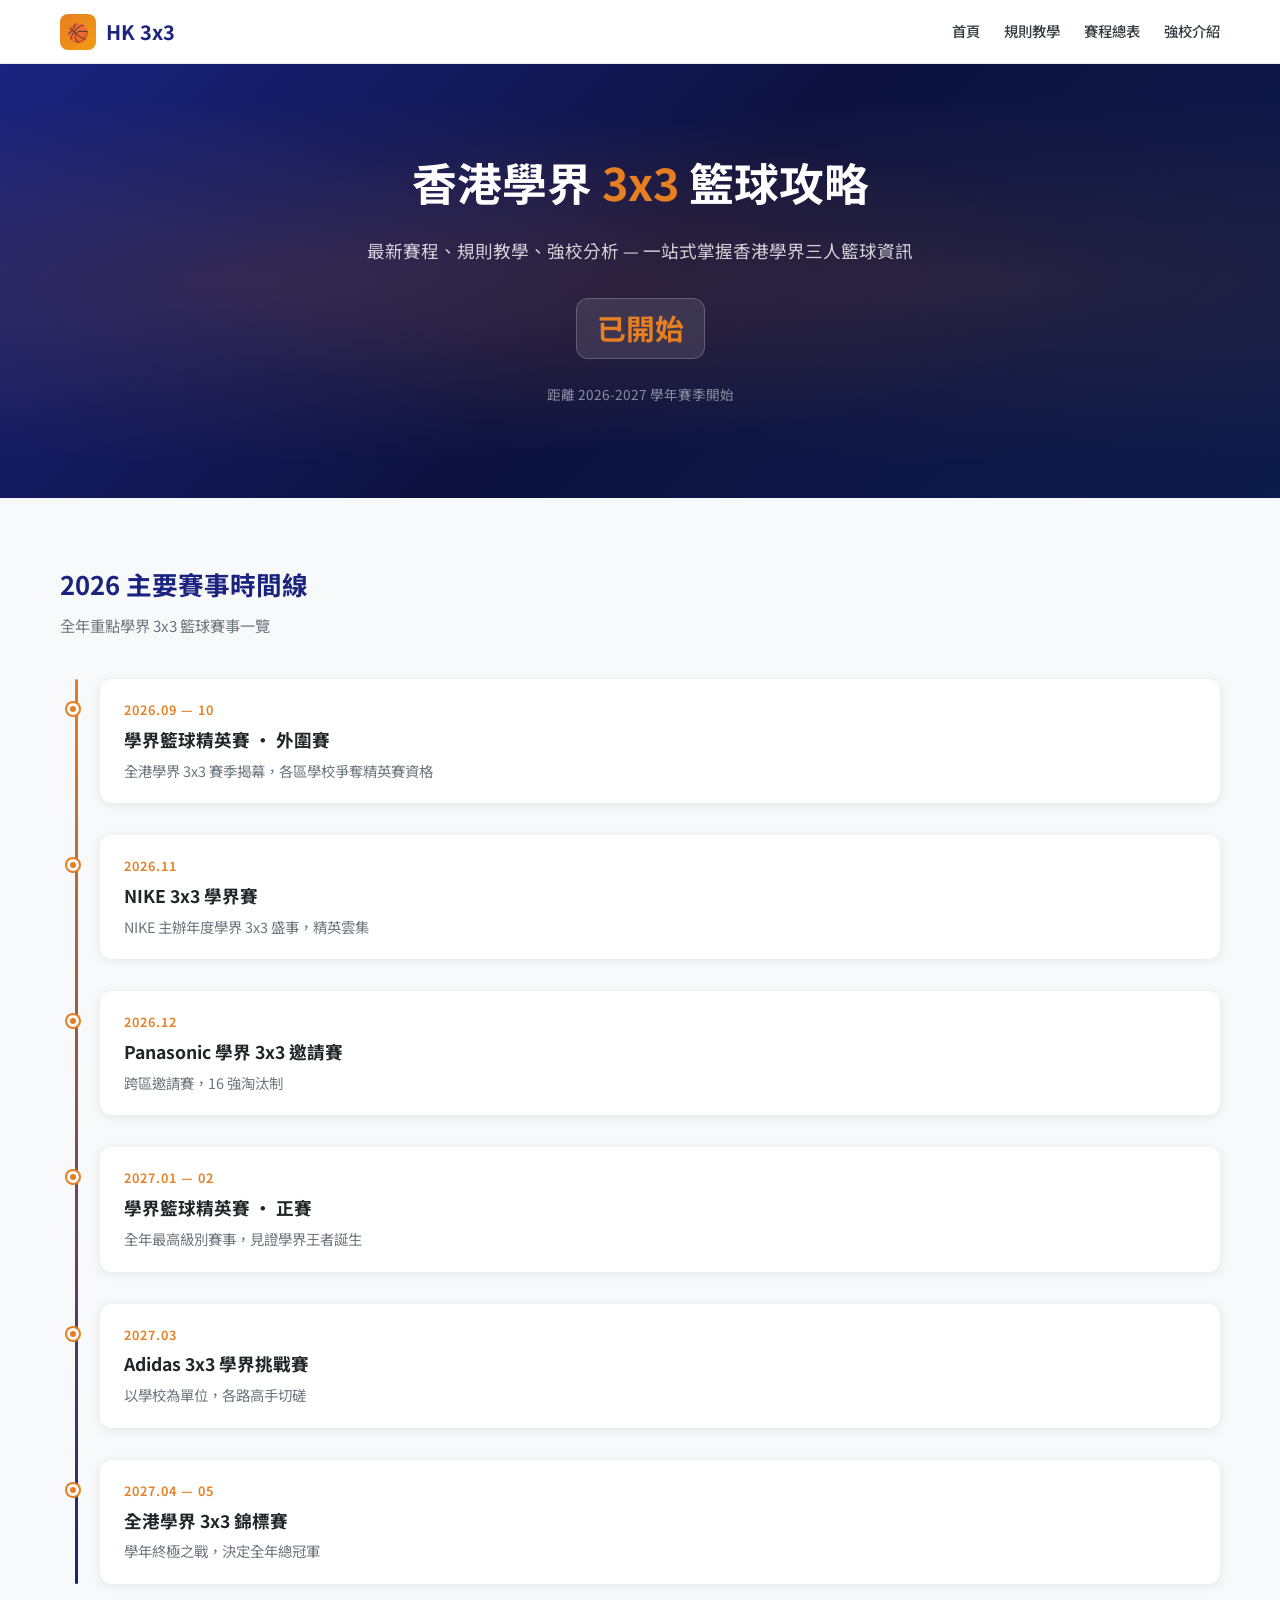
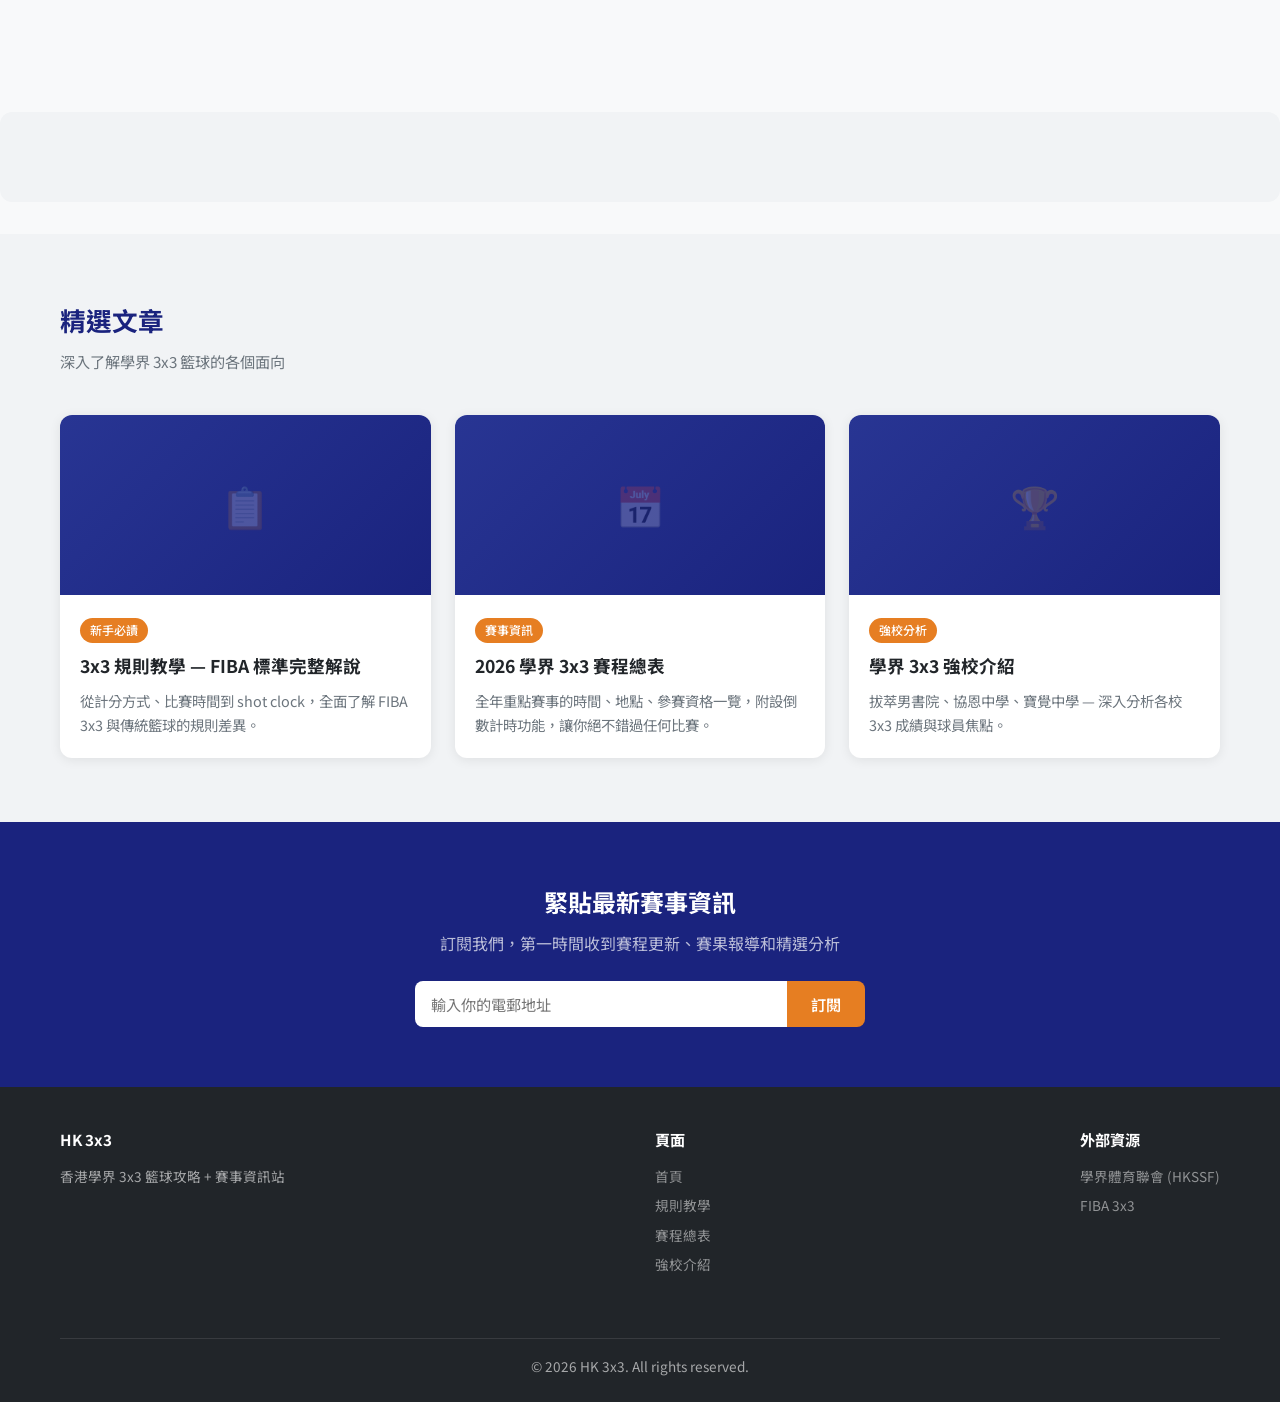
==== index.html @ 630d9077 "Initial commit: HK3x3 basketball site with 4 pages, GA/AdSense setup, ads.txt" ====
<!DOCTYPE html>
<html lang="zh-HK">
<head>
  <meta charset="UTF-8">
  <meta name="viewport" content="width=device-width, initial-scale=1.0">
  <title>香港學界 3x3 籃球攻略 | 賽事資訊站</title>
  <meta name="description" content="香港學界 3x3 籃球攻略 — 最新賽程、規則教學、強校介紹，一站式學界籃球資訊平台。">
  <meta name="keywords" content="香港學界籃球,3x3 籃球,學界賽事,籃球攻略,三人籃球">
  <meta property="og:title" content="香港學界 3x3 籃球攻略">
  <meta property="og:description" content="最新賽程、規則教學、強校介紹，一站式學界籃球資訊平台。">
  <meta property="og:type" content="website">
  <meta property="og:url" content="https://hk3x3.cubedhub.com/">
  <meta property="og:locale" content="zh_HK">
  <link rel="preconnect" href="https://fonts.googleapis.com">
  <link rel="preconnect" href="https://fonts.gstatic.com" crossorigin>
  <link href="https://fonts.googleapis.com/css2?family=Noto+Sans+TC:wght@400;500;600;700&display=swap" rel="stylesheet">
  <link rel="stylesheet" href="css/style.css">
  <link rel="canonical" href="https://hk3x3.cubedhub.com/">
  <!-- Google AdSense -->
  <meta name="google-adsense-account" content="ca-pub-4900630860092971">
  <!-- Google tag (gtag.js) -->
  <script async src="https://www.googletagmanager.com/gtag/js?id=G-132PFXDSM9"></script>
  <script>
    window.dataLayer = window.dataLayer || [];
    function gtag(){dataLayer.push(arguments);}
    gtag('js', new Date());
    gtag('config', 'G-132PFXDSM9');
  </script>
  <script async src="https://pagead2.googlesyndication.com/pagead/js/adsbygoogle.js?client=ca-pub-4900630860092971" crossorigin="anonymous"></script>
</head>
<body>

<header class="header">
  <div class="container">
    <a href="index.html" class="logo">
      <span class="logo-icon">🏀</span>
      <span>HK 3x3</span>
    </a>
    <button class="hamburger" aria-label="選單">
      <span></span><span></span><span></span>
    </button>
    <nav class="nav">
      <a href="index.html">首頁</a>
      <a href="articles/rules-guide.html">規則教學</a>
      <a href="articles/schedule-2026.html">賽程總表</a>
      <a href="articles/top-schools.html">強校介紹</a>
    </nav>
  </div>
</header>

<section class="hero">
  <div class="container">
    <h1>香港學界 <span>3x3</span> 籃球攻略</h1>
    <p>最新賽程、規則教學、強校分析 — 一站式掌握香港學界三人籃球資訊</p>
    <div class="countdown-wrap" id="hero-countdown"></div>
    <p style="font-size:0.85rem;color:rgba(255,255,255,0.5);">距離 2026-2027 學年賽季開始</p>
  </div>
</section>

<section class="section" id="timeline">
  <div class="container">
    <h2 class="section-title reveal">2026 主要賽事時間線</h2>
    <p class="section-sub reveal">全年重點學界 3x3 籃球賽事一覽</p>
    <div class="timeline">
      <div class="timeline-item reveal">
        <div class="date">2026.09 — 10</div>
        <h3>學界籃球精英賽 • 外圍賽</h3>
        <p>全港學界 3x3 賽季揭幕，各區學校爭奪精英賽資格</p>
      </div>
      <div class="timeline-item reveal">
        <div class="date">2026.11</div>
        <h3>NIKE 3x3 學界賽</h3>
        <p>NIKE 主辦年度學界 3x3 盛事，精英雲集</p>
      </div>
      <div class="timeline-item reveal">
        <div class="date">2026.12</div>
        <h3>Panasonic 學界 3x3 邀請賽</h3>
        <p>跨區邀請賽，16 強淘汰制</p>
      </div>
      <div class="timeline-item reveal">
        <div class="date">2027.01 — 02</div>
        <h3>學界籃球精英賽 • 正賽</h3>
        <p>全年最高級別賽事，見證學界王者誕生</p>
      </div>
      <div class="timeline-item reveal">
        <div class="date">2027.03</div>
        <h3>Adidas 3x3 學界挑戰賽</h3>
        <p>以學校為單位，各路高手切磋</p>
      </div>
      <div class="timeline-item reveal">
        <div class="date">2027.04 — 05</div>
        <h3>全港學界 3x3 錦標賽</h3>
        <p>學年終極之戰，決定全年總冠軍</p>
      </div>
    </div>
  </div>
</section>

<div class="ad-unit">
  <ins class="adsbygoogle"
       style="display:block"
       data-ad-client="ca-pub-4900630860092971"
       data-ad-slot="1234567890"
       data-ad-format="auto"
       data-full-width-responsive="true"></ins>
  <script>(adsbygoogle = window.adsbygoogle || []).push({});</script>
</div>

<section class="section" style="background:var(--gray-100);" id="articles">
  <div class="container">
    <h2 class="section-title reveal">精選文章</h2>
    <p class="section-sub reveal">深入了解學界 3x3 籃球的各個面向</p>
    <div class="card-grid">
      <a href="articles/rules-guide.html" class="card reveal">
        <div class="card-thumb">📋</div>
        <div class="card-body">
          <span class="tag">新手必讀</span>
          <h3>3x3 規則教學 — FIBA 標準完整解說</h3>
          <p>從計分方式、比賽時間到 shot clock，全面了解 FIBA 3x3 與傳統籃球的規則差異。</p>
        </div>
      </a>
      <a href="articles/schedule-2026.html" class="card reveal">
        <div class="card-thumb">📅</div>
        <div class="card-body">
          <span class="tag">賽事資訊</span>
          <h3>2026 學界 3x3 賽程總表</h3>
          <p>全年重點賽事的時間、地點、參賽資格一覽，附設倒數計時功能，讓你絕不錯過任何比賽。</p>
        </div>
      </a>
      <a href="articles/top-schools.html" class="card reveal">
        <div class="card-thumb">🏆</div>
        <div class="card-body">
          <span class="tag">強校分析</span>
          <h3>學界 3x3 強校介紹</h3>
          <p>拔萃男書院、協恩中學、寶覺中學 — 深入分析各校 3x3 成績與球員焦點。</p>
        </div>
      </a>
    </div>
  </div>
</section>

<section class="subscribe" id="subscribe">
  <div class="container">
    <h2 class="reveal">緊貼最新賽事資訊</h2>
    <p class="reveal">訂閱我們，第一時間收到賽程更新、賽果報導和精選分析</p>
    <form class="sub-form reveal" onsubmit="alert('感謝訂閱！我們會盡快為你提供最新資訊。');return false;">
      <input type="email" placeholder="輸入你的電郵地址" required>
      <button type="submit">訂閱</button>
    </form>
  </div>
</section>

<footer class="footer">
  <div class="container">
    <div class="footer-col">
      <h4>HK 3x3</h4>
      <p>香港學界 3x3 籃球攻略 + 賽事資訊站</p>
    </div>
    <div class="footer-col">
      <h4>頁面</h4>
      <a href="index.html">首頁</a>
      <a href="articles/rules-guide.html">規則教學</a>
      <a href="articles/schedule-2026.html">賽程總表</a>
      <a href="articles/top-schools.html">強校介紹</a>
    </div>
    <div class="footer-col">
      <h4>外部資源</h4>
      <a href="https://www.hkssf.org.hk/" target="_blank" rel="noopener">學界體育聯會 (HKSSF)</a>
      <a href="https://fiba3x3.com/" target="_blank" rel="noopener">FIBA 3x3</a>
    </div>
    <div class="footer-bottom">
      &copy; 2026 HK 3x3. All rights reserved.
    </div>
  </div>
</footer>

<script src="js/main.js"></script>
</body>
</html>
---- css/style.css ----
:root {
  --orange: #e67e22;
  --orange-dark: #d35400;
  --orange-light: #f39c12;
  --navy: #1a237e;
  --navy-dark: #0d1240;
  --navy-light: #283593;
  --white: #ffffff;
  --gray-50: #f8f9fa;
  --gray-100: #f1f3f5;
  --gray-200: #e9ecef;
  --gray-300: #dee2e6;
  --gray-600: #6c757d;
  --gray-800: #343a40;
  --gray-900: #212529;
  --font: 'Noto Sans TC', sans-serif;
  --shadow: 0 2px 12px rgba(0,0,0,0.08);
  --shadow-lg: 0 8px 30px rgba(0,0,0,0.12);
  --radius: 12px;
  --radius-sm: 8px;
  --max-width: 1200px;
  --header-h: 64px;
}

*, *::before, *::after { margin: 0; padding: 0; box-sizing: border-box; }

html { scroll-behavior: smooth; }

body {
  font-family: var(--font);
  color: var(--gray-900);
  background: var(--gray-50);
  line-height: 1.7;
  padding-top: var(--header-h);
}

a { color: var(--orange); text-decoration: none; transition: color 0.2s; }
a:hover { color: var(--orange-dark); }

img { max-width: 100%; height: auto; display: block; }

.container {
  max-width: var(--max-width);
  margin: 0 auto;
  padding: 0 20px;
}

/* ── Header ── */
.header {
  position: fixed;
  top: 0; left: 0; right: 0;
  height: var(--header-h);
  background: var(--white);
  border-bottom: 1px solid var(--gray-200);
  z-index: 1000;
  display: flex;
  align-items: center;
}

.header .container {
  display: flex;
  align-items: center;
  justify-content: space-between;
  width: 100%;
}

.logo {
  display: flex;
  align-items: center;
  gap: 10px;
  font-size: 1.25rem;
  font-weight: 700;
  color: var(--navy);
}

.logo-icon {
  width: 36px; height: 36px;
  background: linear-gradient(135deg, var(--orange), var(--orange-light));
  border-radius: 8px;
  display: flex;
  align-items: center;
  justify-content: center;
  font-size: 1.1rem;
  color: var(--white);
}

.nav { display: flex; align-items: center; gap: 24px; }
.nav a {
  color: var(--gray-800);
  font-size: 0.9rem;
  font-weight: 500;
  position: relative;
}
.nav a::after {
  content: '';
  position: absolute;
  bottom: -4px; left: 0;
  width: 0; height: 2px;
  background: var(--orange);
  transition: width 0.25s;
}
.nav a:hover::after { width: 100%; }
.nav a:hover { color: var(--orange); }

.hamburger {
  display: none;
  flex-direction: column;
  gap: 5px;
  cursor: pointer;
  background: none;
  border: none;
  padding: 4px;
}
.hamburger span {
  display: block;
  width: 24px; height: 2px;
  background: var(--gray-900);
  transition: 0.3s;
  border-radius: 2px;
}
.hamburger.active span:nth-child(1) { transform: rotate(45deg) translate(5px, 5px); }
.hamburger.active span:nth-child(2) { opacity: 0; }
.hamburger.active span:nth-child(3) { transform: rotate(-45deg) translate(5px, -5px); }

@media (max-width: 768px) {
  .hamburger { display: flex; }
  .nav {
    position: fixed;
    top: var(--header-h); left: 0; right: 0;
    background: var(--white);
    flex-direction: column;
    padding: 20px;
    gap: 16px;
    border-bottom: 1px solid var(--gray-200);
    transform: translateY(-100%);
    opacity: 0;
    pointer-events: none;
    transition: 0.3s;
  }
  .nav.open {
    transform: translateY(0);
    opacity: 1;
    pointer-events: all;
  }
}

/* ── Hero ── */
.hero {
  background: linear-gradient(135deg, var(--navy) 0%, var(--navy-dark) 50%, #0d1b4a 100%);
  color: var(--white);
  padding: 80px 0 60px;
  text-align: center;
  position: relative;
  overflow: hidden;
}
.hero::before {
  content: '';
  position: absolute;
  inset: 0;
  background: radial-gradient(ellipse at 20% 50%, rgba(230,126,34,0.15) 0%, transparent 60%),
              radial-gradient(ellipse at 80% 50%, rgba(230,126,34,0.1) 0%, transparent 60%);
}
.hero * { position: relative; z-index: 1; }
.hero h1 { font-size: 2.8rem; font-weight: 700; margin-bottom: 16px; }
.hero h1 span { color: var(--orange); }
.hero p {
  font-size: 1.1rem;
  color: rgba(255,255,255,0.8);
  max-width: 600px;
  margin: 0 auto 32px;
}

@media (max-width: 768px) {
  .hero { padding: 60px 0 40px; }
  .hero h1 { font-size: 1.8rem; }
}

/* ── Countdown ── */
.countdown-wrap {
  display: flex;
  justify-content: center;
  gap: 16px;
  margin-bottom: 24px;
}
.countdown-item {
  background: rgba(255,255,255,0.1);
  border: 1px solid rgba(255,255,255,0.2);
  border-radius: var(--radius);
  padding: 12px 20px;
  min-width: 70px;
  text-align: center;
  backdrop-filter: blur(4px);
}
.countdown-item .num {
  font-size: 1.8rem;
  font-weight: 700;
  color: var(--orange);
  display: block;
  line-height: 1.2;
}
.countdown-item .label {
  font-size: 0.75rem;
  color: rgba(255,255,255,0.7);
  text-transform: uppercase;
  letter-spacing: 1px;
}

/* ── Section ── */
.section { padding: 64px 0; }
.section-title {
  font-size: 1.6rem;
  font-weight: 700;
  color: var(--navy);
  margin-bottom: 8px;
}
.section-sub {
  color: var(--gray-600);
  margin-bottom: 40px;
  font-size: 0.95rem;
}

/* ── Timeline ── */
.timeline { position: relative; padding-left: 40px; }
.timeline::before {
  content: '';
  position: absolute;
  left: 15px; top: 0; bottom: 0;
  width: 3px;
  background: linear-gradient(to bottom, var(--orange), var(--navy));
  border-radius: 2px;
}
.timeline-item {
  position: relative;
  margin-bottom: 32px;
  padding: 20px 24px;
  background: var(--white);
  border-radius: var(--radius);
  box-shadow: var(--shadow);
  transition: transform 0.25s, box-shadow 0.25s;
  cursor: default;
}
.timeline-item:hover {
  transform: translateX(4px);
  box-shadow: var(--shadow-lg);
}
.timeline-item::before {
  content: '';
  position: absolute;
  left: -33px; top: 24px;
  width: 12px; height: 12px;
  background: var(--orange);
  border: 3px solid var(--white);
  border-radius: 50%;
  box-shadow: 0 0 0 2px var(--orange);
}
.timeline-item .date {
  font-size: 0.8rem;
  color: var(--orange);
  font-weight: 600;
  text-transform: uppercase;
  letter-spacing: 1px;
}
.timeline-item h3 { font-size: 1.1rem; margin: 4px 0; }
.timeline-item p { font-size: 0.9rem; color: var(--gray-600); }

/* ── Cards ── */
.card-grid {
  display: grid;
  grid-template-columns: repeat(auto-fill, minmax(300px, 1fr));
  gap: 24px;
}
.card {
  display: block;
  background: var(--white);
  border-radius: var(--radius);
  overflow: hidden;
  box-shadow: var(--shadow);
  transition: transform 0.3s, box-shadow 0.3s;
  color: inherit;
  text-decoration: none;
}
.card:hover {
  transform: translateY(-6px);
  box-shadow: var(--shadow-lg);
}
.card-body { padding: 20px; }
.card-body .tag {
  display: inline-block;
  background: var(--orange);
  color: var(--white);
  font-size: 0.75rem;
  padding: 2px 10px;
  border-radius: 20px;
  margin-bottom: 8px;
  font-weight: 500;
}
.card-body h3 { font-size: 1.1rem; margin-bottom: 8px; color: var(--gray-900); }
.card-body p { font-size: 0.9rem; color: var(--gray-600); }
.card-thumb {
  height: 180px;
  background: linear-gradient(135deg, var(--navy-light), var(--navy));
  display: flex;
  align-items: center;
  justify-content: center;
  font-size: 2.5rem;
  color: rgba(255,255,255,0.2);
}

/* ── Subscribe ── */
.subscribe {
  background: var(--navy);
  color: var(--white);
  text-align: center;
  padding: 60px 0;
}
.subscribe h2 { font-size: 1.5rem; margin-bottom: 8px; }
.subscribe p { color: rgba(255,255,255,0.7); margin-bottom: 24px; }
.sub-form {
  display: flex;
  max-width: 450px;
  margin: 0 auto;
  gap: 0;
  border-radius: var(--radius-sm);
  overflow: hidden;
}
.sub-form input {
  flex: 1;
  border: none;
  padding: 12px 16px;
  font-size: 0.95rem;
  font-family: var(--font);
  outline: none;
}
.sub-form button {
  background: var(--orange);
  color: var(--white);
  border: none;
  padding: 12px 24px;
  font-size: 0.95rem;
  font-family: var(--font);
  font-weight: 600;
  cursor: pointer;
  transition: background 0.2s;
}
.sub-form button:hover { background: var(--orange-dark); }

/* ── Footer ── */
.footer {
  background: var(--gray-900);
  color: rgba(255,255,255,0.6);
  padding: 40px 0 24px;
  font-size: 0.85rem;
}
.footer .container {
  display: flex;
  flex-wrap: wrap;
  justify-content: space-between;
  gap: 24px;
}
.footer-col h4 { color: var(--white); margin-bottom: 12px; font-size: 0.95rem; }
.footer-col a { display: block; color: rgba(255,255,255,0.5); margin-bottom: 6px; }
.footer-col a:hover { color: var(--orange); }
.footer-bottom {
  margin-top: 32px;
  padding-top: 16px;
  border-top: 1px solid rgba(255,255,255,0.1);
  text-align: center;
  width: 100%;
}

/* ── Page Header ── */
.page-header {
  background: linear-gradient(135deg, var(--navy), var(--navy-dark));
  color: var(--white);
  padding: 48px 0 40px;
  text-align: center;
}
.page-header h1 { font-size: 2rem; margin-bottom: 8px; }
.page-header p { color: rgba(255,255,255,0.7); font-size: 0.95rem; }

/* ── Content ── */
.content { padding: 48px 0; }
.content h2 {
  font-size: 1.4rem;
  color: var(--navy);
  margin: 40px 0 16px;
  padding-bottom: 8px;
  border-bottom: 3px solid var(--orange);
}
.content h3 { font-size: 1.15rem; color: var(--navy); margin: 24px 0 12px; }
.content p { margin-bottom: 16px; color: var(--gray-800); }
.content ul, .content ol { margin: 0 0 16px 24px; }
.content li { margin-bottom: 6px; }

/* ── Table ── */
.table-wrap { overflow-x: auto; margin: 24px 0; }
table {
  width: 100%;
  border-collapse: collapse;
  font-size: 0.9rem;
}
th, td {
  padding: 12px 16px;
  text-align: left;
  border-bottom: 1px solid var(--gray-200);
}
th {
  background: var(--navy);
  color: var(--white);
  font-weight: 600;
}
tr:nth-child(even) { background: var(--gray-100); }
tr:hover { background: #fff3e0; }

/* ── School Card ── */
.school-card {
  background: var(--white);
  border-radius: var(--radius);
  box-shadow: var(--shadow);
  overflow: hidden;
  margin-bottom: 32px;
  transition: transform 0.3s, box-shadow 0.3s;
}
.school-card:hover {
  transform: translateY(-4px);
  box-shadow: var(--shadow-lg);
}
.school-card-head {
  padding: 24px;
  display: flex;
  align-items: center;
  gap: 16px;
}
.school-icon {
  width: 56px; height: 56px;
  border-radius: 50%;
  display: flex;
  align-items: center;
  justify-content: center;
  font-size: 1.5rem;
  color: var(--white);
  flex-shrink: 0;
}
.school-icon.dbs { background: linear-gradient(135deg, #1a237e, #283593); }
.school-icon.hec { background: linear-gradient(135deg, #c62828, #e53935); }
.school-icon.pok { background: linear-gradient(135deg, #2e7d32, #43a047); }
.school-card-head h3 { font-size: 1.2rem; color: var(--navy); }
.school-card-head .badge {
  background: var(--orange);
  color: var(--white);
  padding: 2px 12px;
  border-radius: 20px;
  font-size: 0.75rem;
  font-weight: 600;
}
.school-card-body { padding: 0 24px 24px; }
.school-card-body h4 {
  color: var(--orange);
  font-size: 0.95rem;
  margin: 16px 0 8px;
}
.player-list { list-style: none; margin: 0; }
.player-list li {
  padding: 8px 0;
  border-bottom: 1px solid var(--gray-100);
  display: flex;
  justify-content: space-between;
}
.player-list li:last-child { border: none; }
.player-list .name { font-weight: 500; }
.player-list .note { color: var(--gray-600); font-size: 0.85rem; }

/* ── Event Card ── */
.event-card {
  background: var(--white);
  border-radius: var(--radius);
  box-shadow: var(--shadow);
  padding: 24px;
  margin-bottom: 20px;
  display: flex;
  flex-wrap: wrap;
  gap: 16px;
  align-items: center;
  transition: transform 0.25s, box-shadow 0.25s;
}
.event-card:hover {
  transform: translateX(4px);
  box-shadow: var(--shadow-lg);
}
.event-date {
  text-align: center;
  min-width: 64px;
}
.event-date .month {
  display: block;
  background: var(--orange);
  color: var(--white);
  font-size: 0.7rem;
  padding: 2px 8px;
  border-radius: 4px 4px 0 0;
  font-weight: 600;
  text-transform: uppercase;
}
.event-date .day {
  display: block;
  font-size: 1.5rem;
  font-weight: 700;
  color: var(--navy);
  background: var(--gray-100);
  padding: 4px 8px;
  border-radius: 0 0 4px 4px;
}
.event-info { flex: 1; min-width: 200px; }
.event-info h3 { font-size: 1.05rem; margin-bottom: 4px; }
.event-info p { font-size: 0.85rem; color: var(--gray-600); margin: 0; }
.event-countdown {
  font-size: 0.85rem;
  color: var(--orange);
  font-weight: 600;
  white-space: nowrap;
}

/* ── Scroll Reveal ── */
.reveal {
  opacity: 0;
  transform: translateY(24px);
  transition: opacity 0.6s, transform 0.6s;
}
.reveal.visible {
  opacity: 1;
  transform: translateY(0);
}

/* ── Buttons ── */
.btn {
  display: inline-block;
  padding: 10px 24px;
  border-radius: var(--radius-sm);
  font-weight: 600;
  font-size: 0.9rem;
  font-family: var(--font);
  border: none;
  cursor: pointer;
  transition: 0.2s;
}
.btn-orange { background: var(--orange); color: var(--white); }
.btn-orange:hover { background: var(--orange-dark); color: var(--white); }
.btn-outline {
  background: transparent;
  color: var(--white);
  border: 2px solid rgba(255,255,255,0.3);
}
.btn-outline:hover { border-color: var(--orange); color: var(--orange); }

/* ── Interactive Diagram ── */
.diagram {
  display: flex;
  flex-wrap: wrap;
  gap: 16px;
  margin: 24px 0;
  justify-content: center;
}
.diagram-item {
  background: var(--white);
  border: 2px solid var(--gray-200);
  border-radius: var(--radius);
  padding: 24px;
  flex: 1 1 180px;
  text-align: center;
  transition: 0.3s;
  cursor: default;
}
.diagram-item:hover {
  border-color: var(--orange);
  transform: scale(1.03);
  box-shadow: var(--shadow);
}
.diagram-item .icon { font-size: 2rem; margin-bottom: 8px; }
.diagram-item h4 { font-size: 0.95rem; color: var(--navy); }
.diagram-item p { font-size: 0.8rem; color: var(--gray-600); margin: 0; }

/* ── Ad Unit ── */
.ad-unit {
  margin: 32px 0;
  text-align: center;
  min-height: 90px;
  background: var(--gray-100);
  border-radius: var(--radius);
  display: flex;
  align-items: center;
  justify-content: center;
}

/* ── Utility ── */
.text-center { text-align: center; }
.mt-0 { margin-top: 0; }
.mb-0 { margin-bottom: 0; }
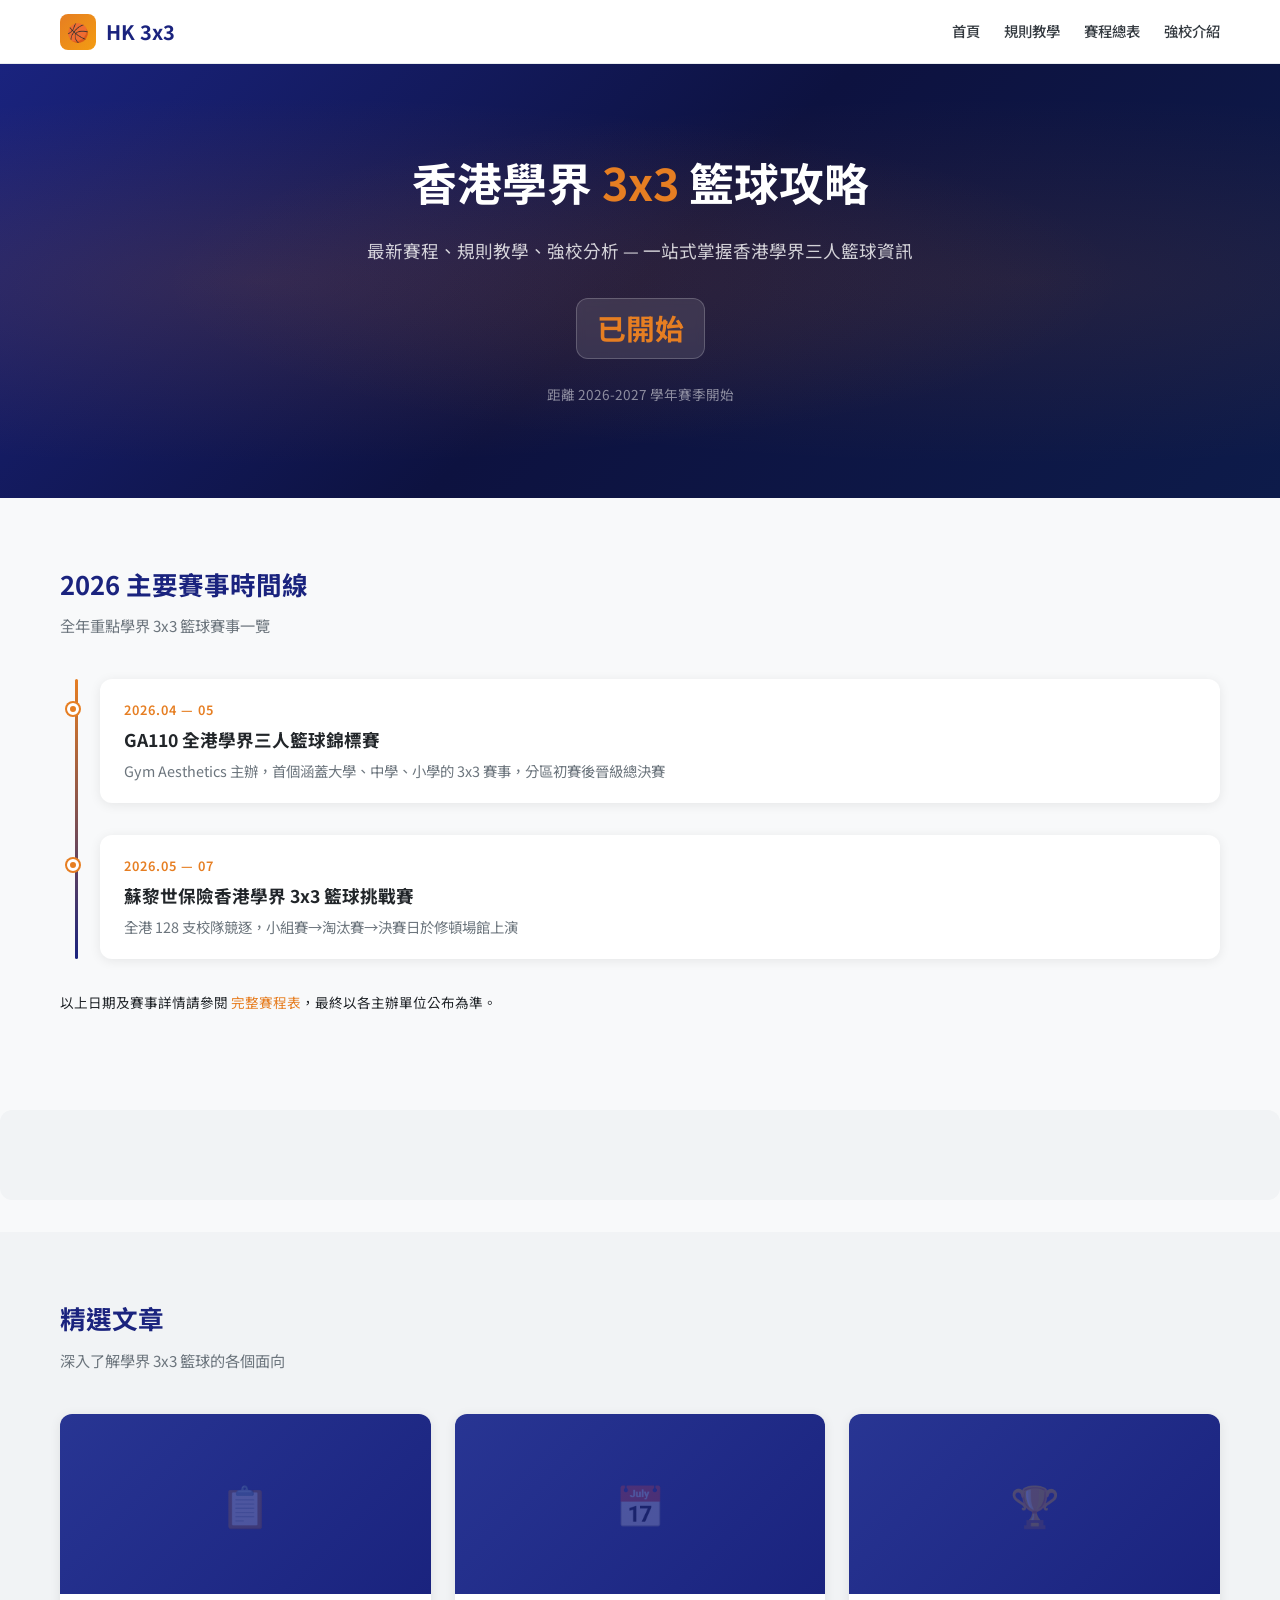
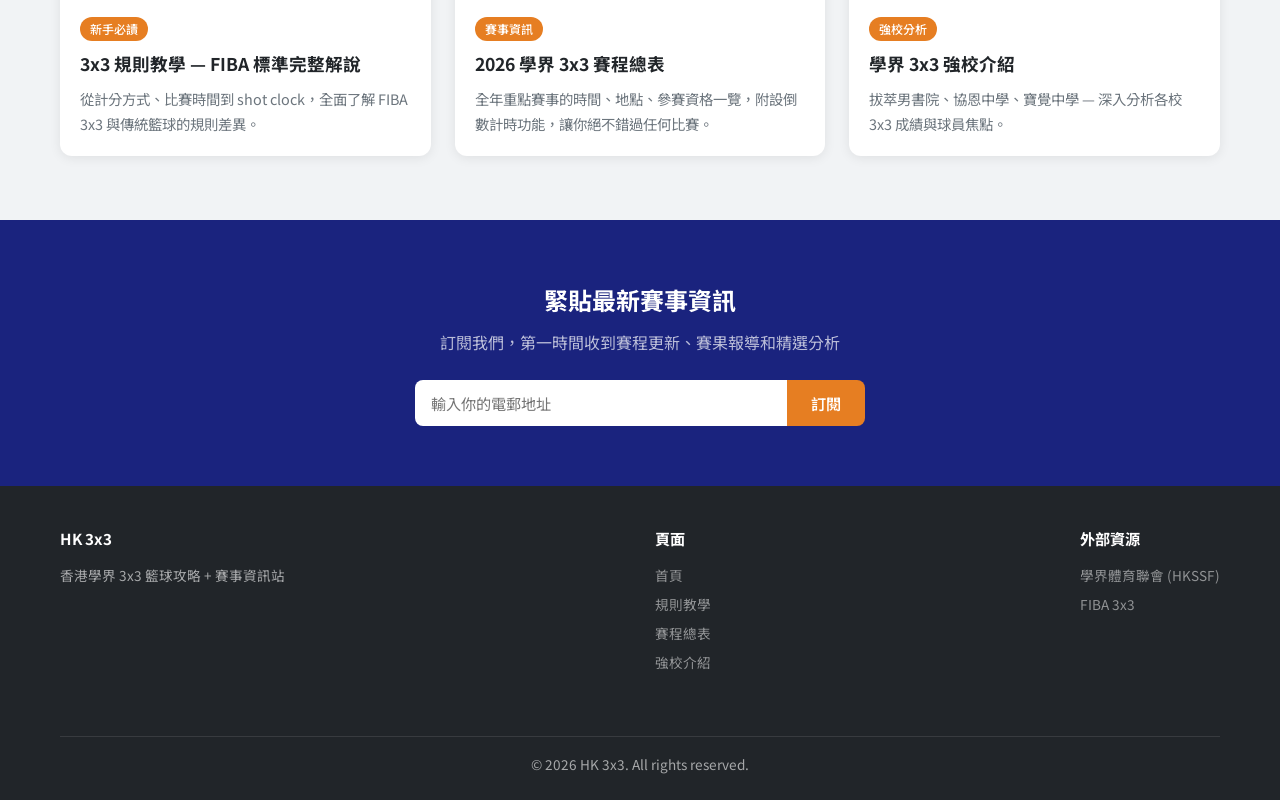
==== commit ed112336: "fix: correct fabricated event data, replace with verified Zurich 3x3 & GA110 info" ====
--- a/index.html
+++ b/index.html
@@ -63,36 +63,17 @@
     <p class="section-sub reveal">全年重點學界 3x3 籃球賽事一覽</p>
     <div class="timeline">
       <div class="timeline-item reveal">
-        <div class="date">2026.09 — 10</div>
-        <h3>學界籃球精英賽 • 外圍賽</h3>
-        <p>全港學界 3x3 賽季揭幕，各區學校爭奪精英賽資格</p>
+        <div class="date">2026.04 — 05</div>
+        <h3>GA110 全港學界三人籃球錦標賽</h3>
+        <p>Gym Aesthetics 主辦，首個涵蓋大學、中學、小學的 3x3 賽事，分區初賽後晉級總決賽</p>
       </div>
       <div class="timeline-item reveal">
-        <div class="date">2026.11</div>
-        <h3>NIKE 3x3 學界賽</h3>
-        <p>NIKE 主辦年度學界 3x3 盛事，精英雲集</p>
-      </div>
-      <div class="timeline-item reveal">
-        <div class="date">2026.12</div>
-        <h3>Panasonic 學界 3x3 邀請賽</h3>
-        <p>跨區邀請賽，16 強淘汰制</p>
-      </div>
-      <div class="timeline-item reveal">
-        <div class="date">2027.01 — 02</div>
-        <h3>學界籃球精英賽 • 正賽</h3>
-        <p>全年最高級別賽事，見證學界王者誕生</p>
-      </div>
-      <div class="timeline-item reveal">
-        <div class="date">2027.03</div>
-        <h3>Adidas 3x3 學界挑戰賽</h3>
-        <p>以學校為單位，各路高手切磋</p>
-      </div>
-      <div class="timeline-item reveal">
-        <div class="date">2027.04 — 05</div>
-        <h3>全港學界 3x3 錦標賽</h3>
-        <p>學年終極之戰，決定全年總冠軍</p>
+        <div class="date">2026.05 — 07</div>
+        <h3>蘇黎世保險香港學界 3x3 籃球挑戰賽</h3>
+        <p>全港 128 支校隊競逐，小組賽→淘汰賽→決賽日於修頓場館上演</p>
       </div>
     </div>
+    <p style="font-size:0.85rem;color:var(--gray-500);margin-top:12px;">以上日期及賽事詳情請參閱 <a href="articles/schedule-2026.html">完整賽程表</a>，最終以各主辦單位公布為準。</p>
   </div>
 </section>
 
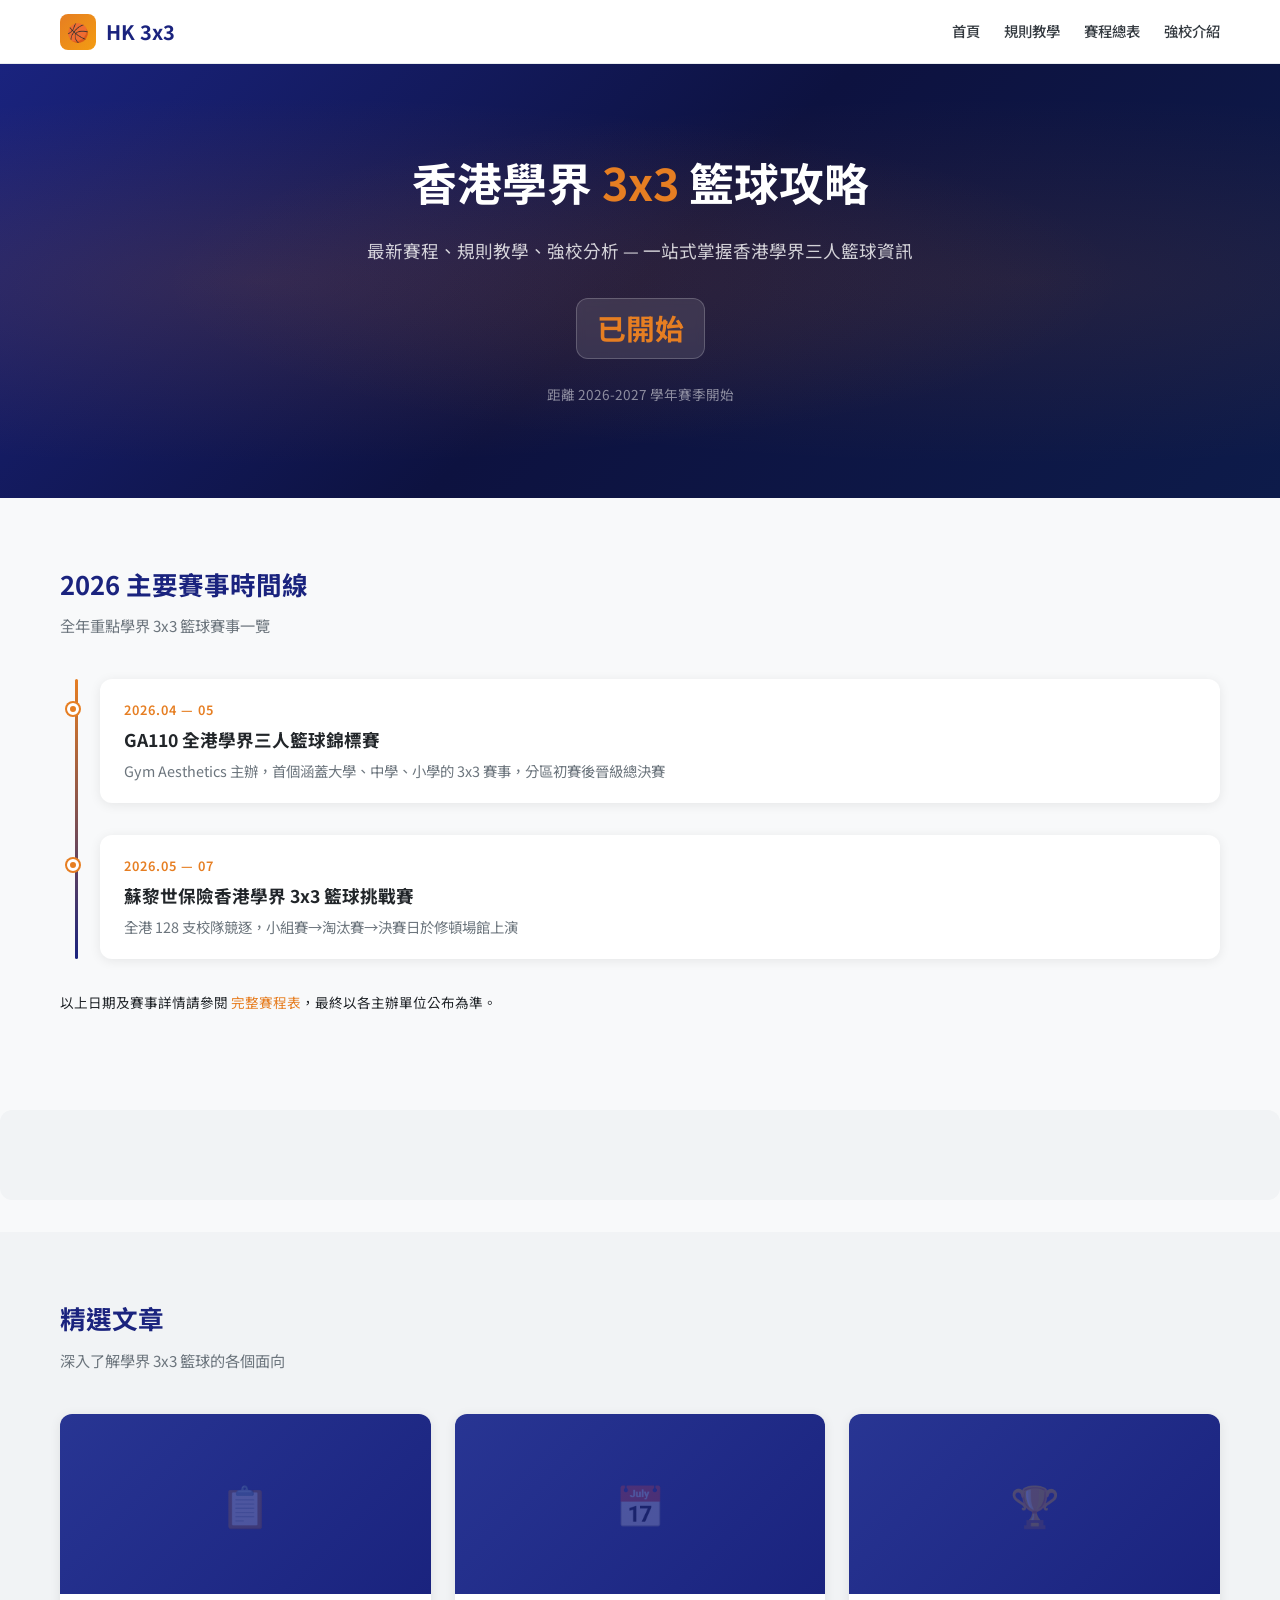
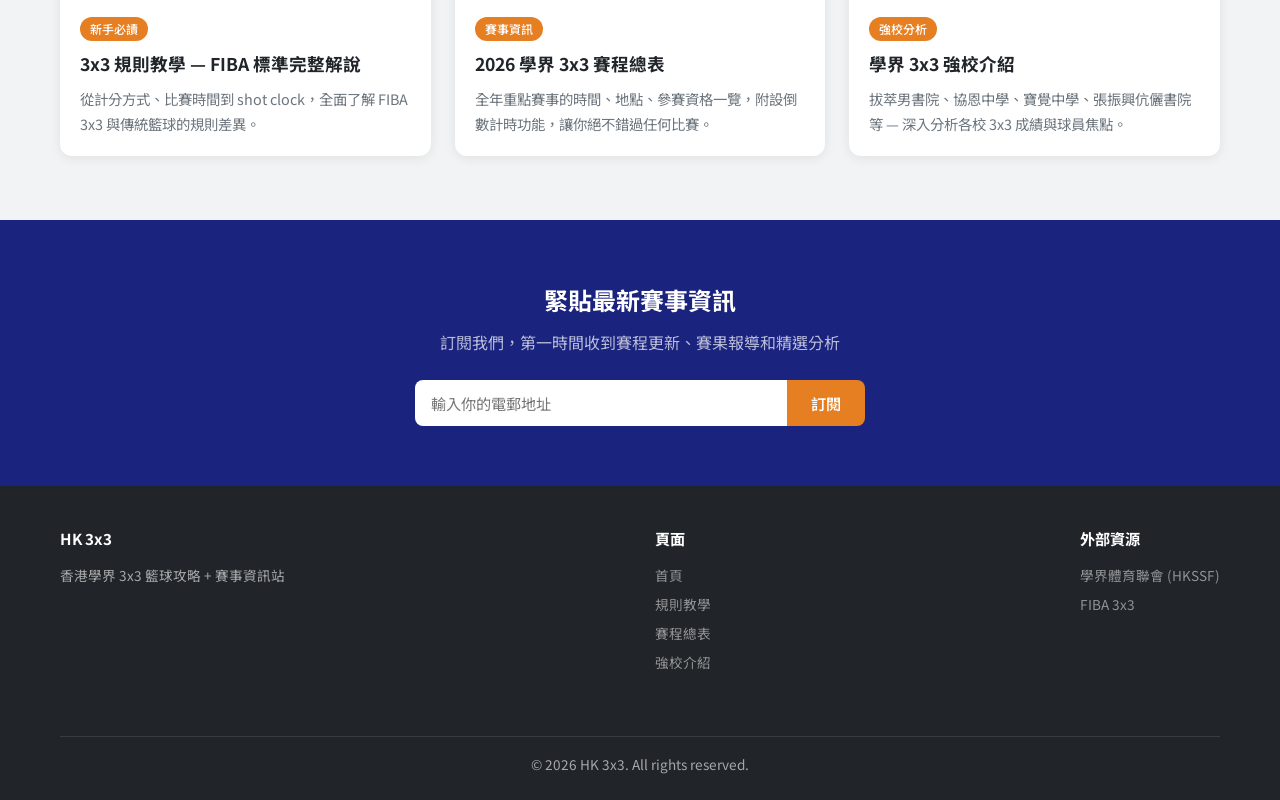
==== commit 400d2b31: "fix: hkssf http links, add Chong Gene Hang & more schools to top-schools" ====
--- a/index.html
+++ b/index.html
@@ -113,7 +113,7 @@
         <div class="card-body">
           <span class="tag">強校分析</span>
           <h3>學界 3x3 強校介紹</h3>
-          <p>拔萃男書院、協恩中學、寶覺中學 — 深入分析各校 3x3 成績與球員焦點。</p>
+          <p>拔萃男書院、協恩中學、寶覺中學、張振興伉儷書院等 — 深入分析各校 3x3 成績與球員焦點。</p>
         </div>
       </a>
     </div>
@@ -146,7 +146,7 @@
     </div>
     <div class="footer-col">
       <h4>外部資源</h4>
-      <a href="https://www.hkssf.org.hk/" target="_blank" rel="noopener">學界體育聯會 (HKSSF)</a>
+      <a href="http://www.hkssf.org.hk/" target="_blank" rel="noopener">學界體育聯會 (HKSSF)</a>
       <a href="https://fiba3x3.com/" target="_blank" rel="noopener">FIBA 3x3</a>
     </div>
     <div class="footer-bottom">
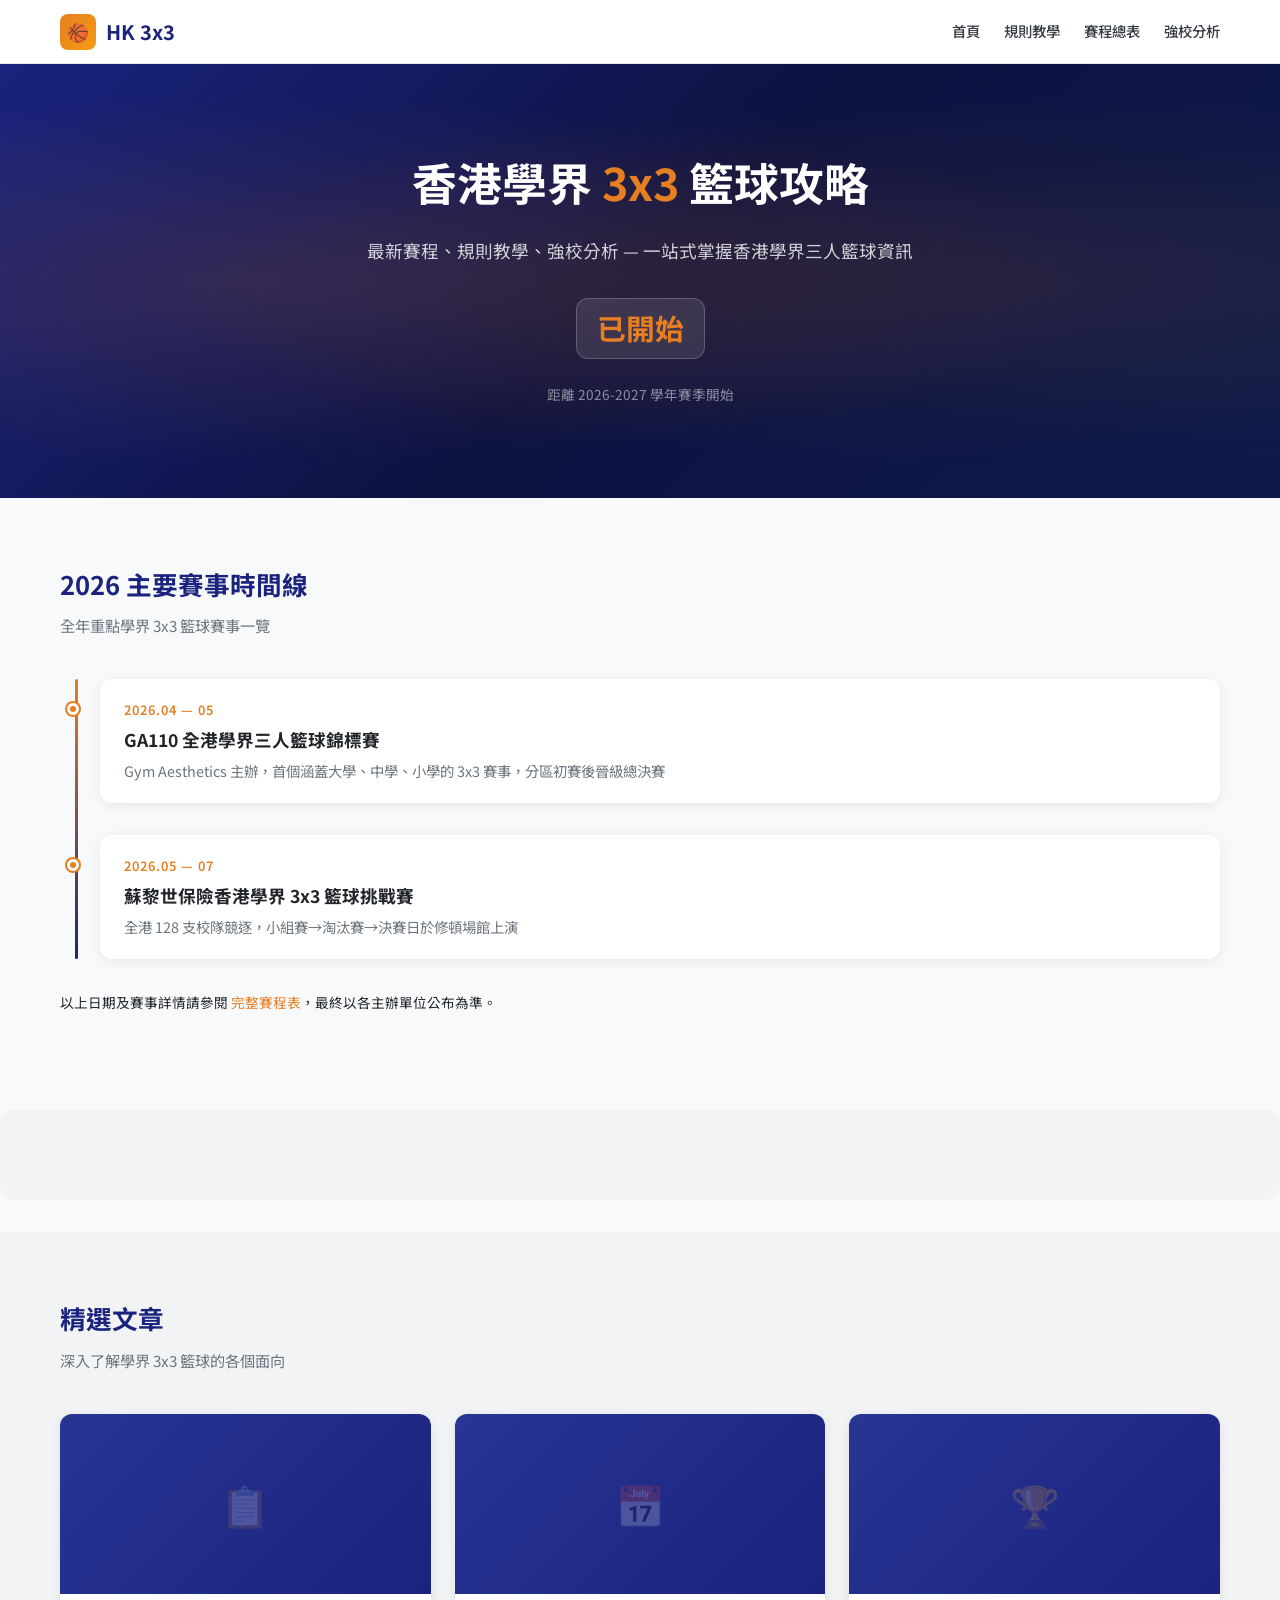
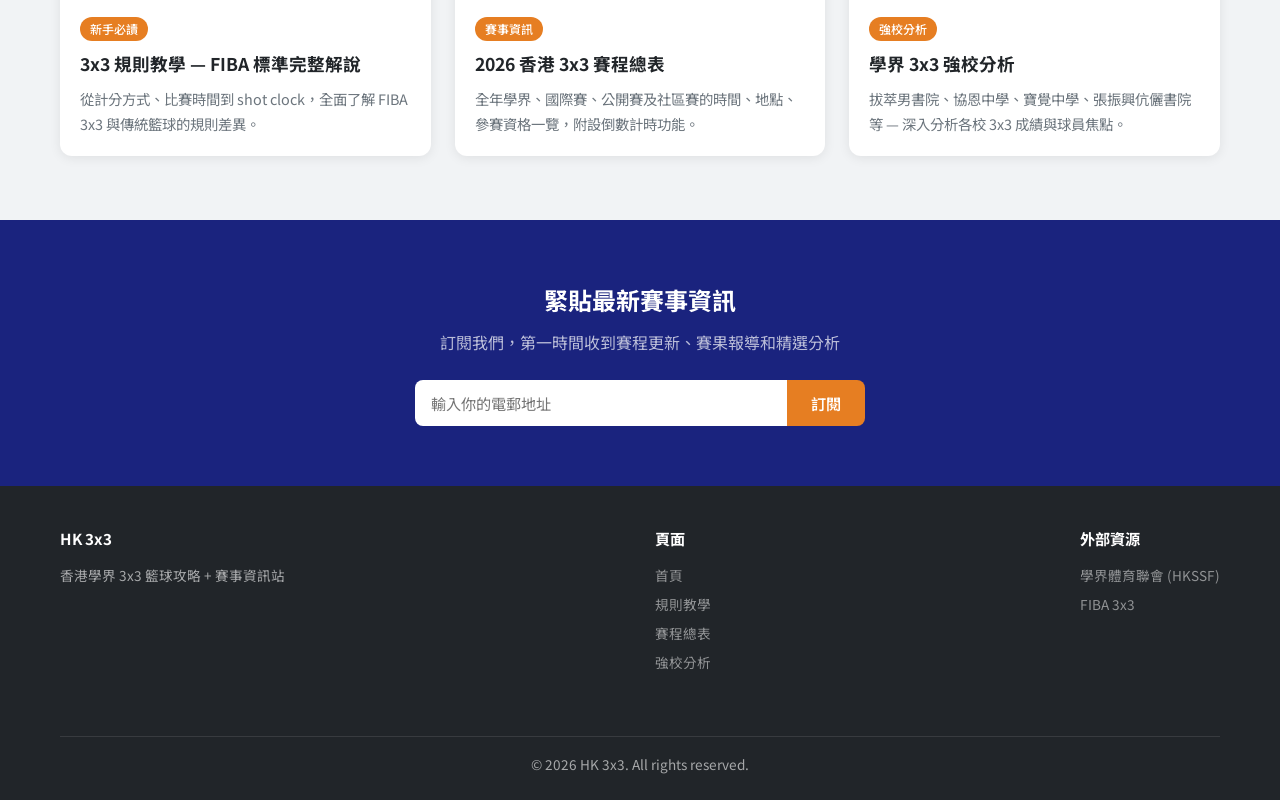
==== commit 3bcf25e3: "feat: add non-school 3x3 events (WT HK, Bad5, 市民盃, 球動全城 etc) to schedule" ====
--- a/index.html
+++ b/index.html
@@ -4,10 +4,10 @@
   <meta charset="UTF-8">
   <meta name="viewport" content="width=device-width, initial-scale=1.0">
   <title>香港學界 3x3 籃球攻略 | 賽事資訊站</title>
-  <meta name="description" content="香港學界 3x3 籃球攻略 — 最新賽程、規則教學、強校介紹，一站式學界籃球資訊平台。">
+  <meta name="description" content="香港學界 3x3 籃球攻略 — 最新賽程、規則教學、強校分析，一站式學界籃球資訊平台。">
   <meta name="keywords" content="香港學界籃球,3x3 籃球,學界賽事,籃球攻略,三人籃球">
   <meta property="og:title" content="香港學界 3x3 籃球攻略">
-  <meta property="og:description" content="最新賽程、規則教學、強校介紹，一站式學界籃球資訊平台。">
+  <meta property="og:description" content="最新賽程、規則教學、強校分析，一站式學界籃球資訊平台。">
   <meta property="og:type" content="website">
   <meta property="og:url" content="https://hk3x3.cubedhub.com/">
   <meta property="og:locale" content="zh_HK">
@@ -43,7 +43,7 @@
       <a href="index.html">首頁</a>
       <a href="articles/rules-guide.html">規則教學</a>
       <a href="articles/schedule-2026.html">賽程總表</a>
-      <a href="articles/top-schools.html">強校介紹</a>
+      <a href="articles/top-schools.html">強校分析</a>
     </nav>
   </div>
 </header>
@@ -104,15 +104,15 @@
         <div class="card-thumb">📅</div>
         <div class="card-body">
           <span class="tag">賽事資訊</span>
-          <h3>2026 學界 3x3 賽程總表</h3>
-          <p>全年重點賽事的時間、地點、參賽資格一覽，附設倒數計時功能，讓你絕不錯過任何比賽。</p>
+          <h3>2026 香港 3x3 賽程總表</h3>
+          <p>全年學界、國際賽、公開賽及社區賽的時間、地點、參賽資格一覽，附設倒數計時功能。</p>
         </div>
       </a>
       <a href="articles/top-schools.html" class="card reveal">
         <div class="card-thumb">🏆</div>
         <div class="card-body">
           <span class="tag">強校分析</span>
-          <h3>學界 3x3 強校介紹</h3>
+          <h3>學界 3x3 強校分析</h3>
           <p>拔萃男書院、協恩中學、寶覺中學、張振興伉儷書院等 — 深入分析各校 3x3 成績與球員焦點。</p>
         </div>
       </a>
@@ -142,7 +142,7 @@
       <a href="index.html">首頁</a>
       <a href="articles/rules-guide.html">規則教學</a>
       <a href="articles/schedule-2026.html">賽程總表</a>
-      <a href="articles/top-schools.html">強校介紹</a>
+      <a href="articles/top-schools.html">強校分析</a>
     </div>
     <div class="footer-col">
       <h4>外部資源</h4>
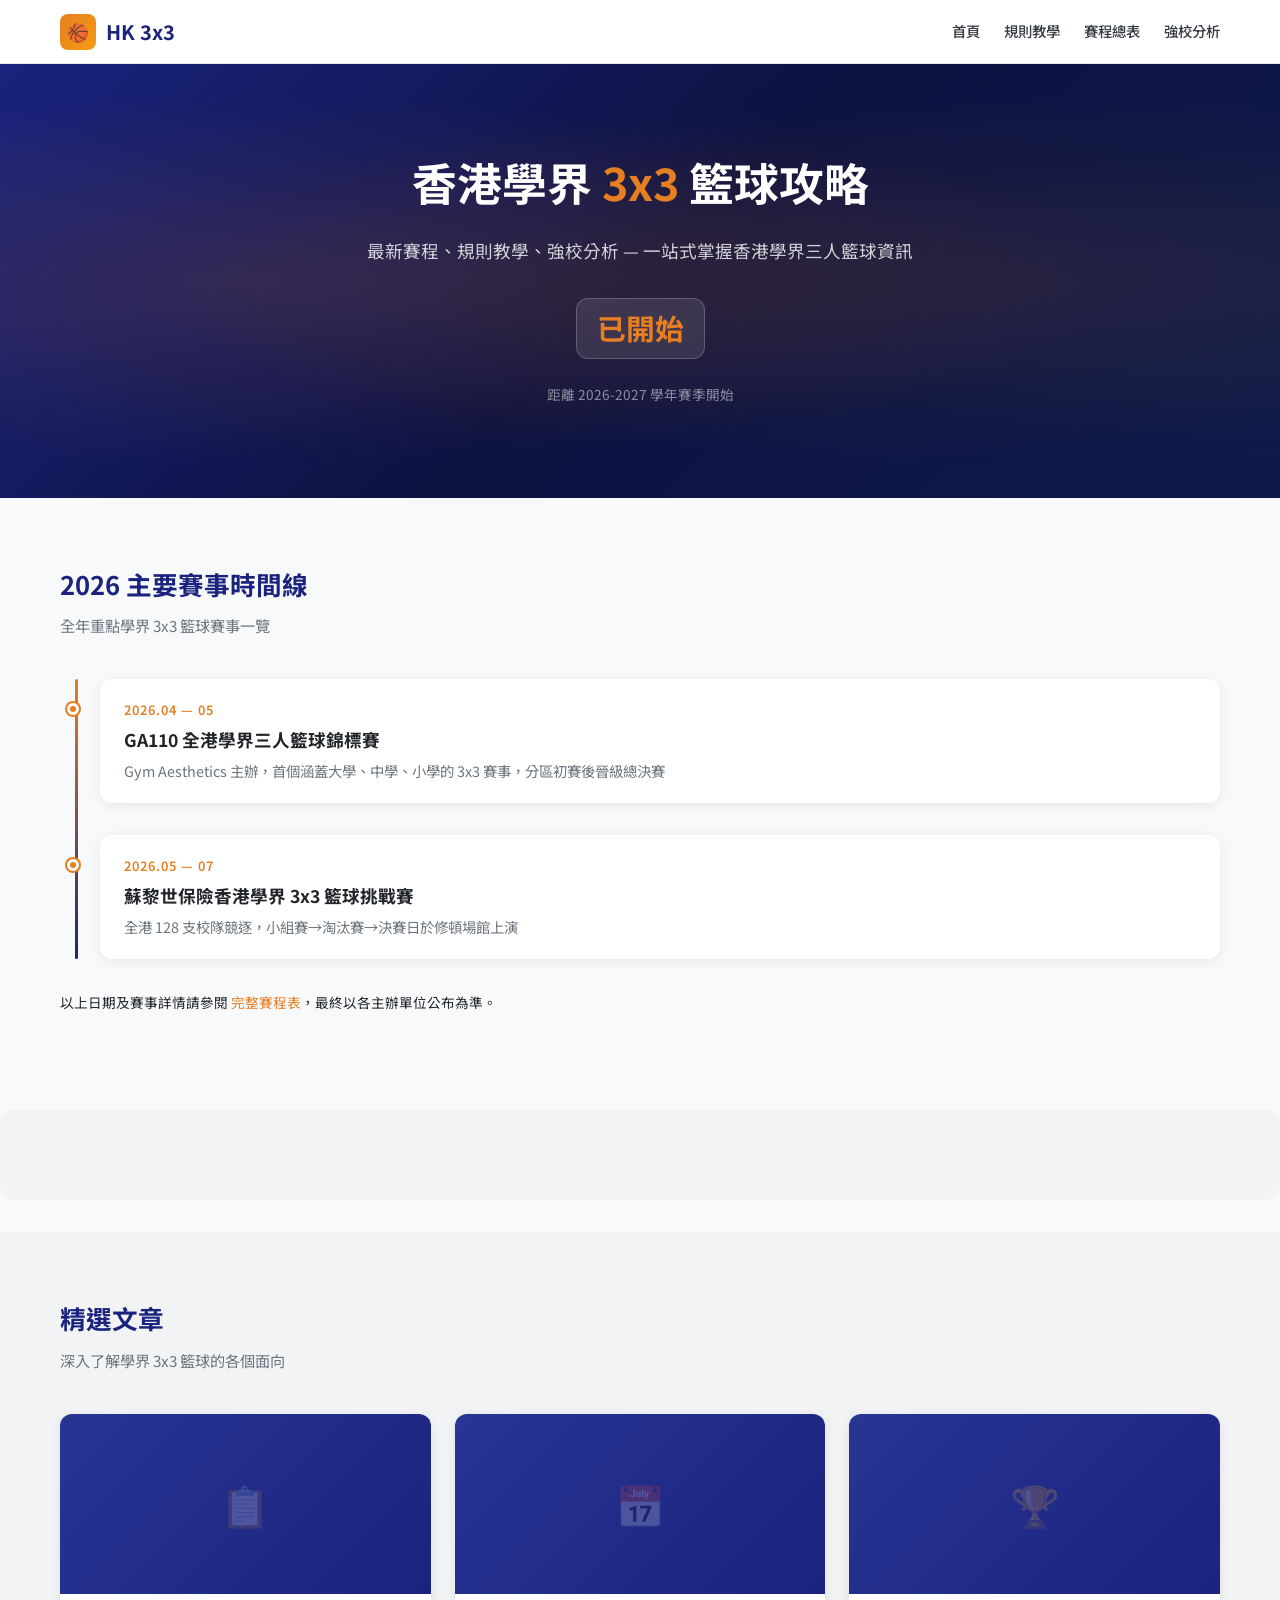
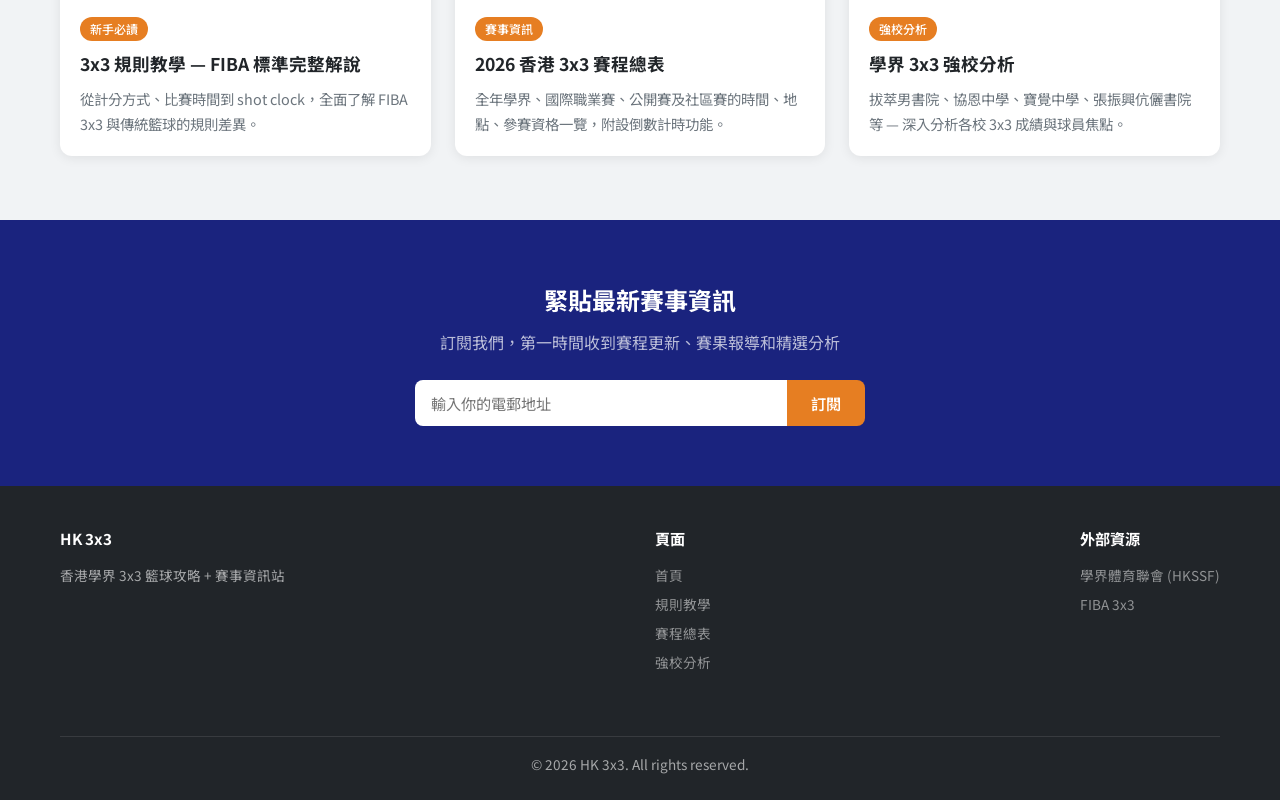
==== commit 6fe5fe33: "fix: merge all events chronologically, remove 學界 from title/heading" ====
--- a/index.html
+++ b/index.html
@@ -105,7 +105,7 @@
         <div class="card-body">
           <span class="tag">賽事資訊</span>
           <h3>2026 香港 3x3 賽程總表</h3>
-          <p>全年學界、國際賽、公開賽及社區賽的時間、地點、參賽資格一覽，附設倒數計時功能。</p>
+          <p>全年學界、國際職業賽、公開賽及社區賽的時間、地點、參賽資格一覽，附設倒數計時功能。</p>
         </div>
       </a>
       <a href="articles/top-schools.html" class="card reveal">
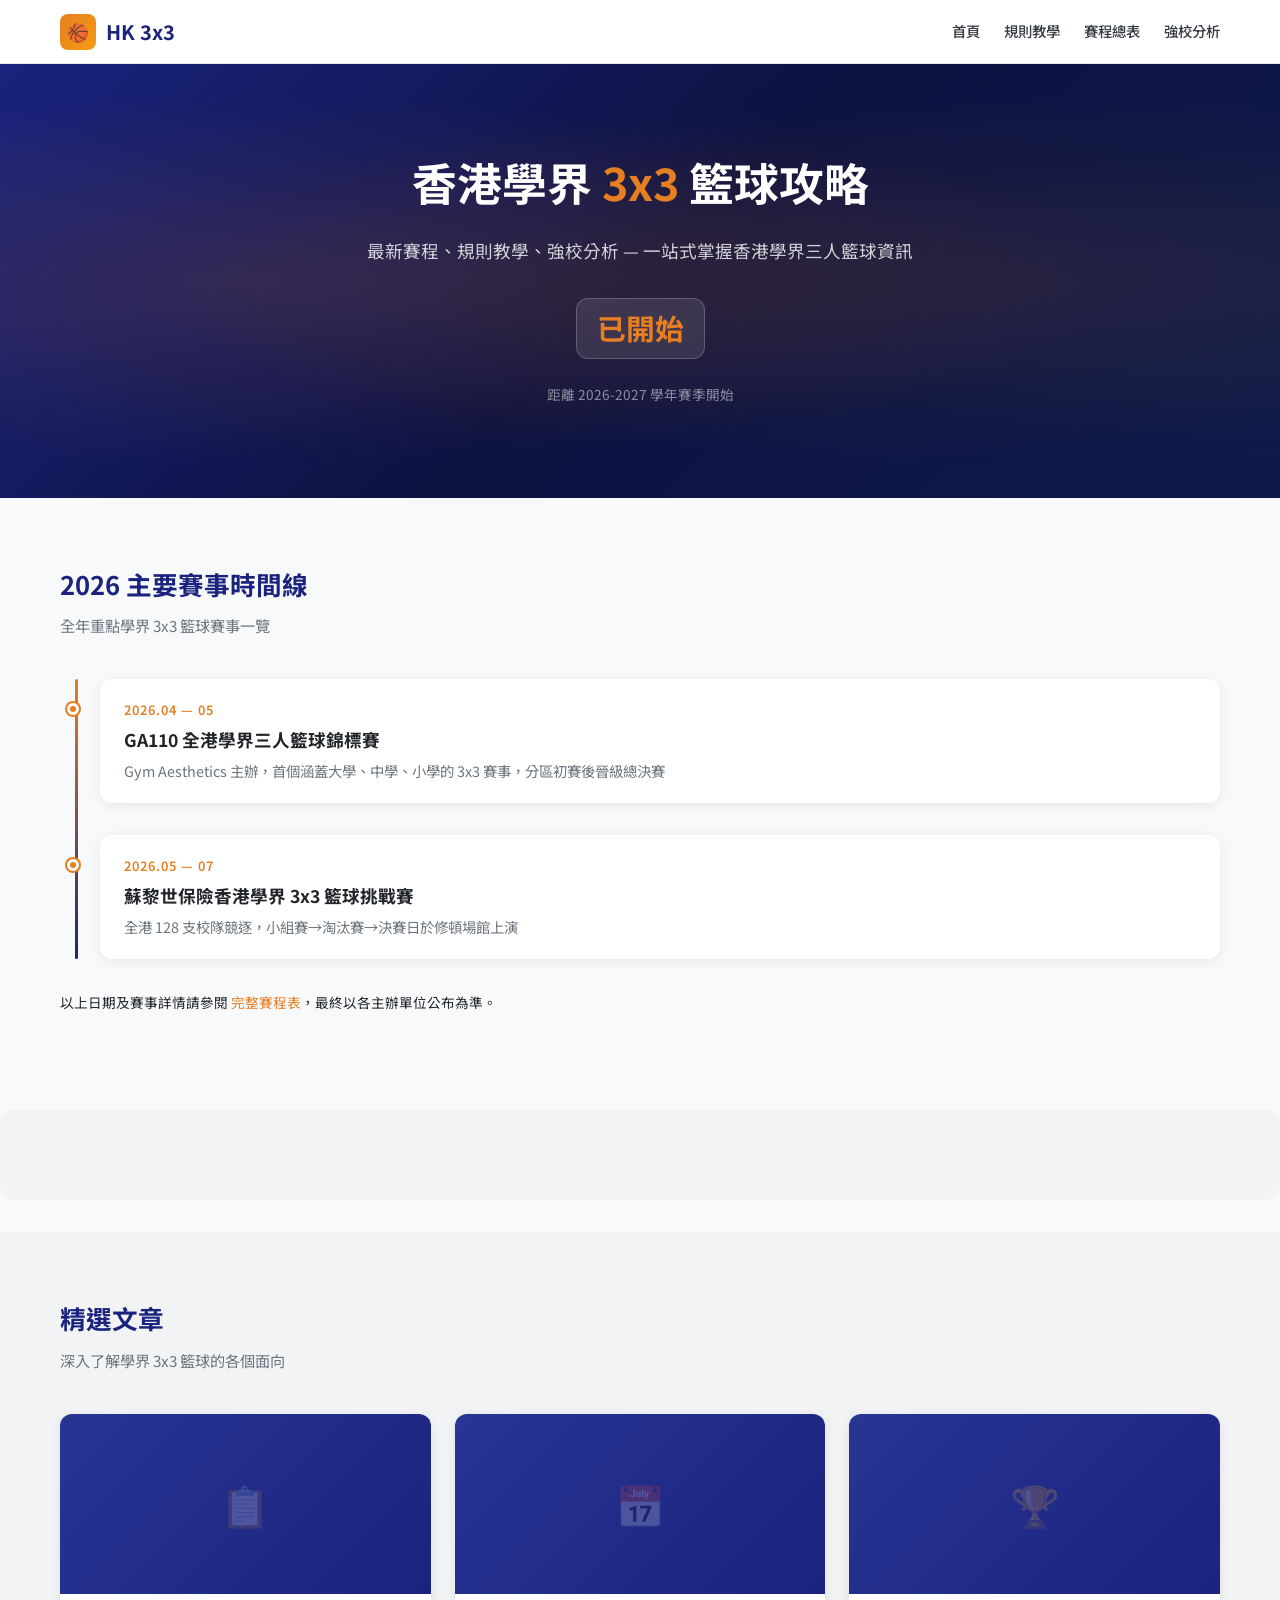
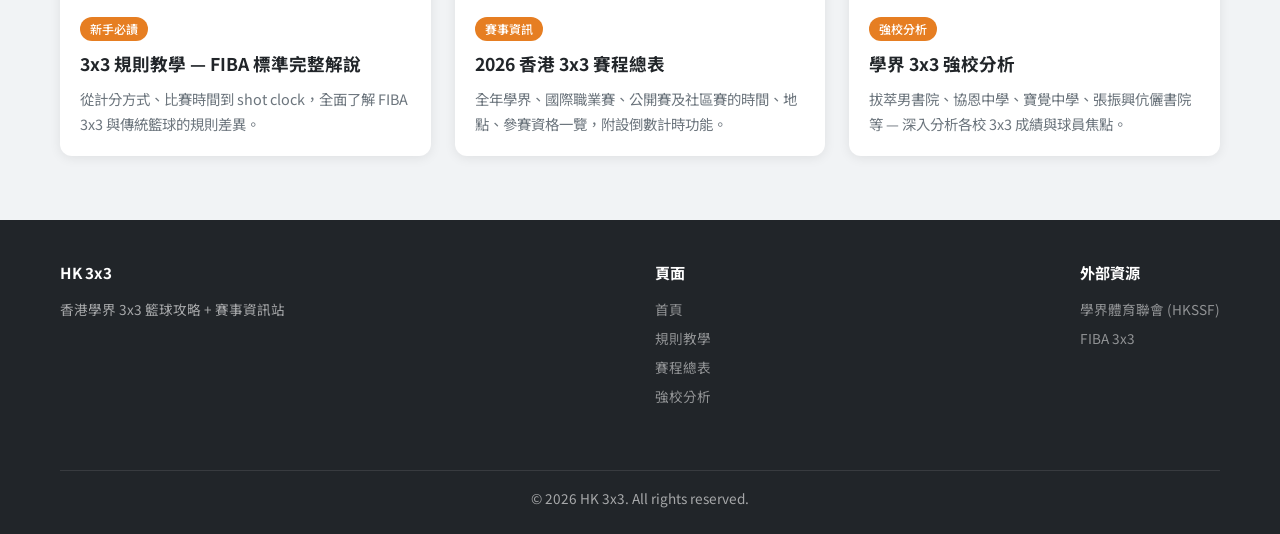
==== commit 61eebc64: "chore: remove subscribe section (no backend)" ====
--- a/index.html
+++ b/index.html
@@ -120,16 +120,6 @@
   </div>
 </section>
 
-<section class="subscribe" id="subscribe">
-  <div class="container">
-    <h2 class="reveal">緊貼最新賽事資訊</h2>
-    <p class="reveal">訂閱我們，第一時間收到賽程更新、賽果報導和精選分析</p>
-    <form class="sub-form reveal" onsubmit="alert('感謝訂閱！我們會盡快為你提供最新資訊。');return false;">
-      <input type="email" placeholder="輸入你的電郵地址" required>
-      <button type="submit">訂閱</button>
-    </form>
-  </div>
-</section>
 
 <footer class="footer">
   <div class="container">
--- a/css/style.css
+++ b/css/style.css
@@ -306,44 +306,6 @@
   color: rgba(255,255,255,0.2);
 }
 
-/* ── Subscribe ── */
-.subscribe {
-  background: var(--navy);
-  color: var(--white);
-  text-align: center;
-  padding: 60px 0;
-}
-.subscribe h2 { font-size: 1.5rem; margin-bottom: 8px; }
-.subscribe p { color: rgba(255,255,255,0.7); margin-bottom: 24px; }
-.sub-form {
-  display: flex;
-  max-width: 450px;
-  margin: 0 auto;
-  gap: 0;
-  border-radius: var(--radius-sm);
-  overflow: hidden;
-}
-.sub-form input {
-  flex: 1;
-  border: none;
-  padding: 12px 16px;
-  font-size: 0.95rem;
-  font-family: var(--font);
-  outline: none;
-}
-.sub-form button {
-  background: var(--orange);
-  color: var(--white);
-  border: none;
-  padding: 12px 24px;
-  font-size: 0.95rem;
-  font-family: var(--font);
-  font-weight: 600;
-  cursor: pointer;
-  transition: background 0.2s;
-}
-.sub-form button:hover { background: var(--orange-dark); }
-
 /* ── Footer ── */
 .footer {
   background: var(--gray-900);
